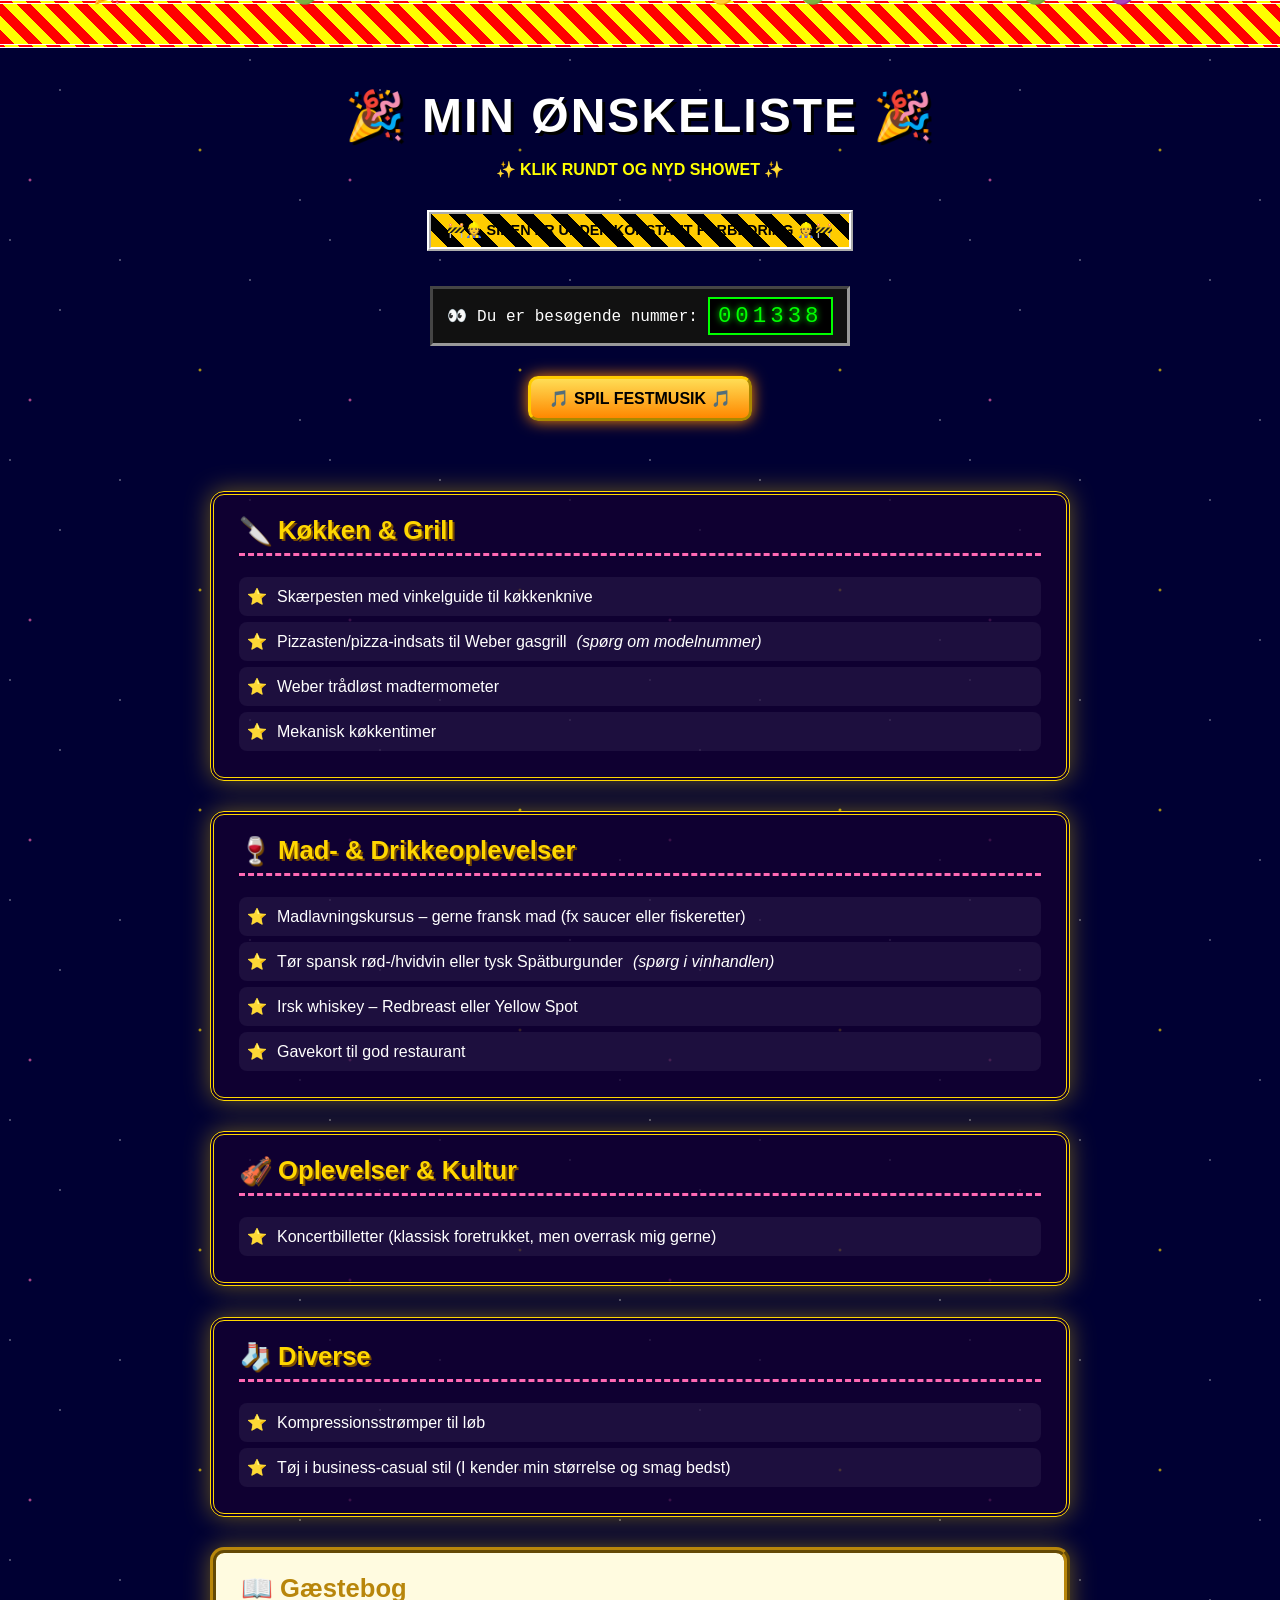
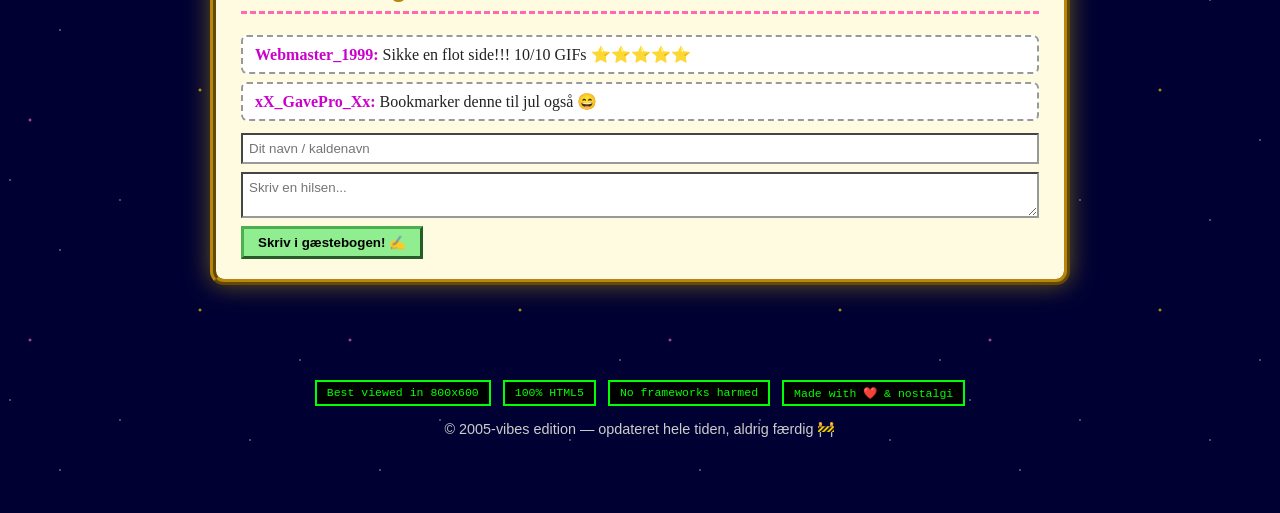
==== index.html @ 9391b1fe "Tilføj ønskeliste-website" ====
<!DOCTYPE html>
<html lang="da">
<head>
<meta charset="UTF-8">
<meta name="viewport" content="width=device-width, initial-scale=1.0">
<title>~*~ MIN SUPER FEDE FØDSELSDAGS-ØNSKELISTE ~*~</title>
<style>
  * { box-sizing: border-box; }

  html, body {
    margin: 0;
    padding: 0;
    min-height: 100%;
    background-color: #000033;
    background-image:
      radial-gradient(1px 1px at 10px 20px, #fff, transparent),
      radial-gradient(1px 1px at 60px 90px, #fff, transparent),
      radial-gradient(1px 1px at 120px 40px, #fff, transparent),
      radial-gradient(2px 2px at 200px 150px, #ffd700, transparent),
      radial-gradient(1px 1px at 250px 60px, #fff, transparent),
      radial-gradient(1px 1px at 300px 200px, #fff, transparent),
      radial-gradient(2px 2px at 30px 180px, #ff69b4, transparent);
    background-repeat: repeat;
    background-size: 320px 220px;
    animation: scrollstars 40s linear infinite;
    font-family: "Comic Sans MS", "Papyrus", cursive, sans-serif;
    color: #ffffff;
    overflow-x: hidden;
    cursor: url('data:image/svg+xml;utf8,<svg xmlns="http://www.w3.org/2000/svg" width="24" height="24"><text y="18" font-size="18">✨</text></svg>') 12 12, auto;
  }

  @keyframes scrollstars {
    from { background-position: 0 0; }
    to { background-position: -320px 220px; }
  }

  a { color: #00ffff; }

  /* ===== MARQUEE ===== */
  .marquee-wrap {
    background: repeating-linear-gradient(45deg, #ff0000, #ff0000 10px, #ffff00 10px, #ffff00 20px);
    padding: 6px 0;
    border-top: 4px double #fff;
    border-bottom: 4px double #fff;
  }
  .marquee-track {
    display: inline-block;
    white-space: nowrap;
    padding-left: 100%;
    animation: marquee 18s linear infinite;
    font-weight: bold;
    font-size: 1.3em;
    color: #000033;
    text-shadow: 1px 1px 0 #fff;
  }
  @keyframes marquee {
    0% { transform: translateX(0); }
    100% { transform: translateX(-100%); }
  }

  /* ===== HEADER ===== */
  header {
    text-align: center;
    padding: 30px 10px 10px;
    position: relative;
    z-index: 2;
  }

  h1.rainbow {
    font-size: 3em;
    margin: 10px 0;
    animation: rainbow 3s linear infinite, wiggle 1.2s ease-in-out infinite;
    text-shadow: 3px 3px 0 #000;
    letter-spacing: 2px;
  }

  @keyframes rainbow {
    0%   { color: #ff0000; }
    16%  { color: #ff9900; }
    33%  { color: #ffff00; }
    50%  { color: #33ff00; }
    66%  { color: #0099ff; }
    83%  { color: #cc00ff; }
    100% { color: #ff0000; }
  }

  @keyframes wiggle {
    0%, 100% { transform: rotate(-2deg) scale(1); }
    50% { transform: rotate(2deg) scale(1.03); }
  }

  .blink {
    animation: blink 1s step-start infinite;
    color: #ffff00;
    font-weight: bold;
  }
  @keyframes blink {
    50% { opacity: 0; }
  }

  .construction-banner {
    display: inline-block;
    background: repeating-linear-gradient(45deg, #ffcc00, #ffcc00 12px, #000 12px, #000 24px);
    color: #000;
    font-weight: bold;
    padding: 8px 16px;
    margin: 15px auto;
    border: 4px ridge #fff;
    font-size: 0.9em;
    animation: shake 0.4s infinite;
  }
  @keyframes shake {
    0%, 100% { transform: translateX(0) rotate(0deg); }
    25% { transform: translateX(-2px) rotate(-1deg); }
    75% { transform: translateX(2px) rotate(1deg); }
  }
  .construction-banner .icon {
    display: inline-block;
    animation: dig 0.6s infinite alternate;
  }
  @keyframes dig {
    from { transform: rotate(-15deg); }
    to { transform: rotate(15deg); }
  }

  /* ===== VISITOR COUNTER ===== */
  .counter-box {
    display: inline-flex;
    align-items: center;
    gap: 10px;
    margin: 20px auto;
    background: #111;
    border: 3px inset #999;
    padding: 8px 14px;
    font-family: "Courier New", monospace;
  }
  .counter-digits {
    background: #000;
    color: #0f0;
    padding: 4px 8px;
    letter-spacing: 4px;
    font-size: 1.4em;
    border: 2px solid #0f0;
    text-shadow: 0 0 6px #0f0;
  }

  /* ===== MUSIC BUTTON ===== */
  .music-btn {
    font-family: inherit;
    font-size: 1em;
    padding: 10px 18px;
    margin: 10px;
    background: linear-gradient(#ffdd55, #ff8800);
    border: 3px outset #ffcc00;
    border-radius: 10px;
    cursor: pointer;
    font-weight: bold;
    box-shadow: 0 0 15px #ff8800;
    animation: pulseglow 1.5s ease-in-out infinite;
  }
  .music-btn:active { border-style: inset; }
  @keyframes pulseglow {
    0%, 100% { box-shadow: 0 0 8px #ff8800; }
    50% { box-shadow: 0 0 22px #ffdd00; }
  }

  /* ===== SECTIONS / CATEGORIES ===== */
  main {
    position: relative;
    z-index: 2;
    max-width: 900px;
    margin: 0 auto;
    padding: 20px;
  }

  .category {
    background: rgba(20, 0, 50, 0.75);
    border: 4px double #ffd700;
    border-radius: 14px;
    margin: 30px 0;
    padding: 20px 25px;
    box-shadow: 0 0 25px rgba(255, 215, 0, 0.4);
    opacity: 0;
    transform: translateY(40px) rotate(-1deg);
    animation: flyin 0.9s forwards;
  }
  .category:nth-of-type(1) { animation-delay: 0.1s; }
  .category:nth-of-type(2) { animation-delay: 0.4s; }
  .category:nth-of-type(3) { animation-delay: 0.7s; }
  .category:nth-of-type(4) { animation-delay: 1.0s; }

  @keyframes flyin {
    to { opacity: 1; transform: translateY(0) rotate(0deg); }
  }

  .category h2 {
    margin-top: 0;
    font-size: 1.6em;
    color: #ffd700;
    text-shadow: 2px 2px 0 #7a4b00;
    border-bottom: 3px dashed #ff69b4;
    padding-bottom: 8px;
  }

  .category ul {
    list-style: none;
    padding: 0;
    margin: 0;
  }

  .category li {
    padding: 10px 8px;
    margin: 6px 0;
    border-radius: 8px;
    background: rgba(255,255,255,0.06);
    transition: transform 0.2s, background 0.2s;
    display: flex;
    align-items: center;
    gap: 10px;
  }

  .category li:hover {
    transform: scale(1.03) rotate(-0.5deg);
    background: rgba(255,215,0,0.25);
  }

  .category li .star {
    animation: spin 3s linear infinite;
    display: inline-block;
  }
  @keyframes spin {
    from { transform: rotate(0deg); }
    to { transform: rotate(360deg); }
  }

  /* ===== GUESTBOOK ===== */
  .guestbook {
    background: #fffbe0;
    color: #222;
    border: 6px ridge #b8860b;
  }
  .guestbook h2 { color: #b8860b; text-shadow: none; }
  .gb-entry {
    background: #fff;
    border: 2px dashed #999;
    padding: 8px 12px;
    margin: 8px 0;
    font-family: "Comic Sans MS", cursive;
    border-radius: 6px;
  }
  .gb-entry b { color: #cc00cc; }
  .gb-form { display: flex; flex-direction: column; gap: 8px; margin-top: 12px; }
  .gb-form input, .gb-form textarea {
    font-family: inherit;
    padding: 6px;
    border: 2px inset #999;
  }
  .gb-form button {
    align-self: flex-start;
    padding: 6px 14px;
    background: #90ee90;
    border: 3px outset #4caf50;
    cursor: pointer;
    font-weight: bold;
  }

  footer {
    text-align: center;
    padding: 30px 10px 60px;
    position: relative;
    z-index: 2;
    font-size: 0.9em;
    color: #ccc;
  }

  .badge-row {
    display: flex;
    justify-content: center;
    gap: 12px;
    flex-wrap: wrap;
    margin: 15px 0;
  }
  .badge-row span {
    background: #000;
    color: #0f0;
    border: 2px solid #0f0;
    padding: 4px 10px;
    font-family: "Courier New", monospace;
    font-size: 0.8em;
  }

  /* ===== FLYING EMOJI PARTY OVERLAY ===== */
  #party-layer {
    position: fixed;
    inset: 0;
    pointer-events: none;
    overflow: hidden;
    z-index: 1;
  }
  .confetto {
    position: absolute;
    top: -20px;
    font-size: 22px;
    animation-name: fall;
    animation-timing-function: linear;
    animation-iteration-count: infinite;
  }
  @keyframes fall {
    from { transform: translateY(-10vh) rotate(0deg); }
    to { transform: translateY(110vh) rotate(720deg); }
  }
  .balloon {
    position: absolute;
    bottom: -60px;
    font-size: 40px;
    animation-name: rise;
    animation-timing-function: ease-in;
    animation-iteration-count: infinite;
  }
  @keyframes rise {
    0% { transform: translateY(0) translateX(0); }
    50% { transform: translateY(-60vh) translateX(20px); }
    100% { transform: translateY(-120vh) translateX(-20px); }
  }
  .rocket {
    position: absolute;
    bottom: -60px;
    font-size: 34px;
    animation-name: launch;
    animation-timing-function: cubic-bezier(0.3,0,0.7,1);
    animation-iteration-count: infinite;
  }
  @keyframes launch {
    0% { transform: translateY(0) rotate(-45deg); opacity: 1; }
    70% { transform: translateY(-130vh) rotate(-45deg); opacity: 1; }
    100% { transform: translateY(-135vh) rotate(-45deg); opacity: 0; }
  }
  .boom {
    position: absolute;
    font-size: 60px;
    animation: boomfx 0.8s ease-out forwards;
    pointer-events: none;
  }
  @keyframes boomfx {
    0% { transform: scale(0.2); opacity: 1; }
    100% { transform: scale(2.2); opacity: 0; }
  }

  .sparkle {
    position: fixed;
    pointer-events: none;
    font-size: 16px;
    animation: sparklefade 0.7s ease-out forwards;
    z-index: 999;
  }
  @keyframes sparklefade {
    0% { transform: translate(0,0) scale(1); opacity: 1; }
    100% { transform: translate(0,-20px) scale(0.3); opacity: 0; }
  }

  @media (max-width: 600px) {
    h1.rainbow { font-size: 2em; }
  }
</style>
</head>
<body>

<div id="party-layer"></div>

<div class="marquee-wrap">
  <div class="marquee-track">
    ★彡 VELKOMMEN TIL MIN SUPER MEGA FEDE FØDSELSDAGS-ØNSKELISTE!!! 彡★ &nbsp;&nbsp;
    Tak fordi du kigger forbi!!! Husk at skrive i gæstebogen!!! &nbsp;&nbsp;
    ★彡 BEDST VIST I 800x600 &nbsp; MED NETSCAPE NAVIGATOR 彡★ &nbsp;&nbsp;
  </div>
</div>

<header>
  <h1 class="rainbow">🎉 MIN ØNSKELISTE 🎉</h1>
  <p class="blink">✨ KLIK RUNDT OG NYD SHOWET ✨</p>

  <div class="construction-banner">
    <span class="icon">🚧👷</span> SIDEN ER UNDER KONSTANT FORBEDRING <span class="icon">👷🚧</span>
  </div>

  <br>
  <div class="counter-box">
    👀 Du er besøgende nummer:
    <span class="counter-digits" id="visitorCount">000000</span>
  </div>

  <br>
  <button class="music-btn" id="musicBtn">🎵 SPIL FESTMUSIK 🎵</button>
</header>

<main>

  <section class="category">
    <h2>🔪 Køkken &amp; Grill</h2>
    <ul>
      <li><span class="star">⭐</span> Skærpesten med vinkelguide til køkkenknive</li>
      <li><span class="star">⭐</span> Pizzasten/pizza-indsats til Weber gasgrill <em>(spørg om modelnummer)</em></li>
      <li><span class="star">⭐</span> Weber trådløst madtermometer</li>
      <li><span class="star">⭐</span> Mekanisk køkkentimer</li>
    </ul>
  </section>

  <section class="category">
    <h2>🍷 Mad- &amp; Drikkeoplevelser</h2>
    <ul>
      <li><span class="star">⭐</span> Madlavningskursus – gerne fransk mad (fx saucer eller fiskeretter)</li>
      <li><span class="star">⭐</span> Tør spansk rød-/hvidvin eller tysk Spätburgunder <em>(spørg i vinhandlen)</em></li>
      <li><span class="star">⭐</span> Irsk whiskey – Redbreast eller Yellow Spot</li>
      <li><span class="star">⭐</span> Gavekort til god restaurant</li>
    </ul>
  </section>

  <section class="category">
    <h2>🎻 Oplevelser &amp; Kultur</h2>
    <ul>
      <li><span class="star">⭐</span> Koncertbilletter (klassisk foretrukket, men overrask mig gerne)</li>
    </ul>
  </section>

  <section class="category">
    <h2>🧦 Diverse</h2>
    <ul>
      <li><span class="star">⭐</span> Kompressionsstrømper til løb</li>
      <li><span class="star">⭐</span> Tøj i business-casual stil (I kender min størrelse og smag bedst)</li>
    </ul>
  </section>

  <section class="category guestbook">
    <h2>📖 Gæstebog</h2>
    <div id="gbEntries">
      <div class="gb-entry"><b>Webmaster_1999:</b> Sikke en flot side!!! 10/10 GIFs ⭐⭐⭐⭐⭐</div>
      <div class="gb-entry"><b>xX_GavePro_Xx:</b> Bookmarker denne til jul også 😄</div>
    </div>
    <div class="gb-form">
      <input type="text" id="gbName" placeholder="Dit navn / kaldenavn">
      <textarea id="gbMsg" rows="2" placeholder="Skriv en hilsen..."></textarea>
      <button id="gbSubmit">Skriv i gæstebogen! ✍️</button>
    </div>
  </section>

</main>

<footer>
  <div class="badge-row">
    <span>Best viewed in 800x600</span>
    <span>100% HTML5</span>
    <span>No frameworks harmed</span>
    <span>Made with ❤️ &amp; nostalgi</span>
  </div>
  <p>&copy; 2005-vibes edition — opdateret hele tiden, aldrig færdig 🚧</p>
</footer>

<script>
  // ===== VISITOR COUNTER =====
  (function () {
    var key = "wishlist_visitor_count";
    var count = parseInt(localStorage.getItem(key) || "1337", 10) + 1;
    localStorage.setItem(key, count);
    document.getElementById("visitorCount").textContent =
      String(count).padStart(6, "0");
  })();

  // ===== PARTY LAYER: confetti, balloons, rockets =====
  var partyLayer = document.getElementById("party-layer");
  var confettiEmojis = ["🎉", "🎊", "✨", "🟡", "🟣", "🟢", "🔴"];
  var balloonEmojis = ["🎈", "🎈", "🎈"];
  var rocketEmoji = "🚀";

  function spawnConfetti() {
    var el = document.createElement("div");
    el.className = "confetto";
    el.textContent = confettiEmojis[Math.floor(Math.random() * confettiEmojis.length)];
    el.style.left = Math.random() * 100 + "vw";
    var dur = 4 + Math.random() * 4;
    el.style.animationDuration = dur + "s";
    partyLayer.appendChild(el);
    setTimeout(function () { el.remove(); }, dur * 1000);
  }

  function spawnBalloon() {
    var el = document.createElement("div");
    el.className = "balloon";
    el.textContent = balloonEmojis[Math.floor(Math.random() * balloonEmojis.length)];
    el.style.left = Math.random() * 100 + "vw";
    var dur = 8 + Math.random() * 4;
    el.style.animationDuration = dur + "s";
    partyLayer.appendChild(el);
    setTimeout(function () { el.remove(); }, dur * 1000);
  }

  function spawnRocket() {
    var el = document.createElement("div");
    el.className = "rocket";
    el.textContent = rocketEmoji;
    var leftPos = 10 + Math.random() * 80;
    el.style.left = leftPos + "vw";
    var dur = 2.2 + Math.random() * 0.6;
    el.style.animationDuration = dur + "s";
    partyLayer.appendChild(el);

    setTimeout(function () {
      var boom = document.createElement("div");
      boom.className = "boom";
      boom.textContent = "💥";
      boom.style.left = leftPos + "vw";
      boom.style.top = "5vh";
      partyLayer.appendChild(boom);
      setTimeout(function () { boom.remove(); }, 800);
      el.remove();
    }, dur * 1000);
  }

  setInterval(spawnConfetti, 350);
  setInterval(spawnBalloon, 1600);
  setInterval(spawnRocket, 4000);

  // ===== SPARKLE CURSOR TRAIL =====
  var sparkleChars = ["✨", "⭐", "💫", "🌟"];
  document.addEventListener("mousemove", function (e) {
    if (Math.random() > 0.6) return; // throttle a bit
    var s = document.createElement("div");
    s.className = "sparkle";
    s.textContent = sparkleChars[Math.floor(Math.random() * sparkleChars.length)];
    s.style.left = e.clientX + "px";
    s.style.top = e.clientY + "px";
    document.body.appendChild(s);
    setTimeout(function () { s.remove(); }, 700);
  });

  // ===== GUESTBOOK =====
  document.getElementById("gbSubmit").addEventListener("click", function () {
    var name = document.getElementById("gbName").value.trim() || "Anonym Gæst";
    var msg = document.getElementById("gbMsg").value.trim();
    if (!msg) return;
    var entry = document.createElement("div");
    entry.className = "gb-entry";
    entry.innerHTML = "<b>" + name.replace(/</g, "&lt;") + ":</b> " + msg.replace(/</g, "&lt;");
    document.getElementById("gbEntries").appendChild(entry);
    document.getElementById("gbMsg").value = "";
  });

  // ===== "FESTMUSIK" via Web Audio API (8-bit chiptune loop) =====
  (function () {
    var ctx = null;
    var playing = false;
    var timer = null;
    var btn = document.getElementById("musicBtn");

    // Simple cheerful chiptune melody (frequencies in Hz)
    var melody = [523, 659, 784, 659, 523, 659, 784, 1046, 784, 659, 523, 392, 523];
    var noteIndex = 0;

    function playNote(freq) {
      var osc = ctx.createOscillator();
      var gain = ctx.createGain();
      osc.type = "square";
      osc.frequency.value = freq;
      gain.gain.setValueAtTime(0.08, ctx.currentTime);
      gain.gain.exponentialRampToValueAtTime(0.001, ctx.currentTime + 0.25);
      osc.connect(gain).connect(ctx.destination);
      osc.start();
      osc.stop(ctx.currentTime + 0.25);
    }

    function tick() {
      playNote(melody[noteIndex % melody.length]);
      noteIndex++;
    }

    btn.addEventListener("click", function () {
      if (!ctx) ctx = new (window.AudioContext || window.webkitAudioContext)();
      if (!playing) {
        playing = true;
        btn.textContent = "🔇 STOP FESTMUSIK 🔇";
        timer = setInterval(tick, 220);
      } else {
        playing = false;
        btn.textContent = "🎵 SPIL FESTMUSIK 🎵";
        clearInterval(timer);
      }
    });
  })();
</script>

</body>
</html>
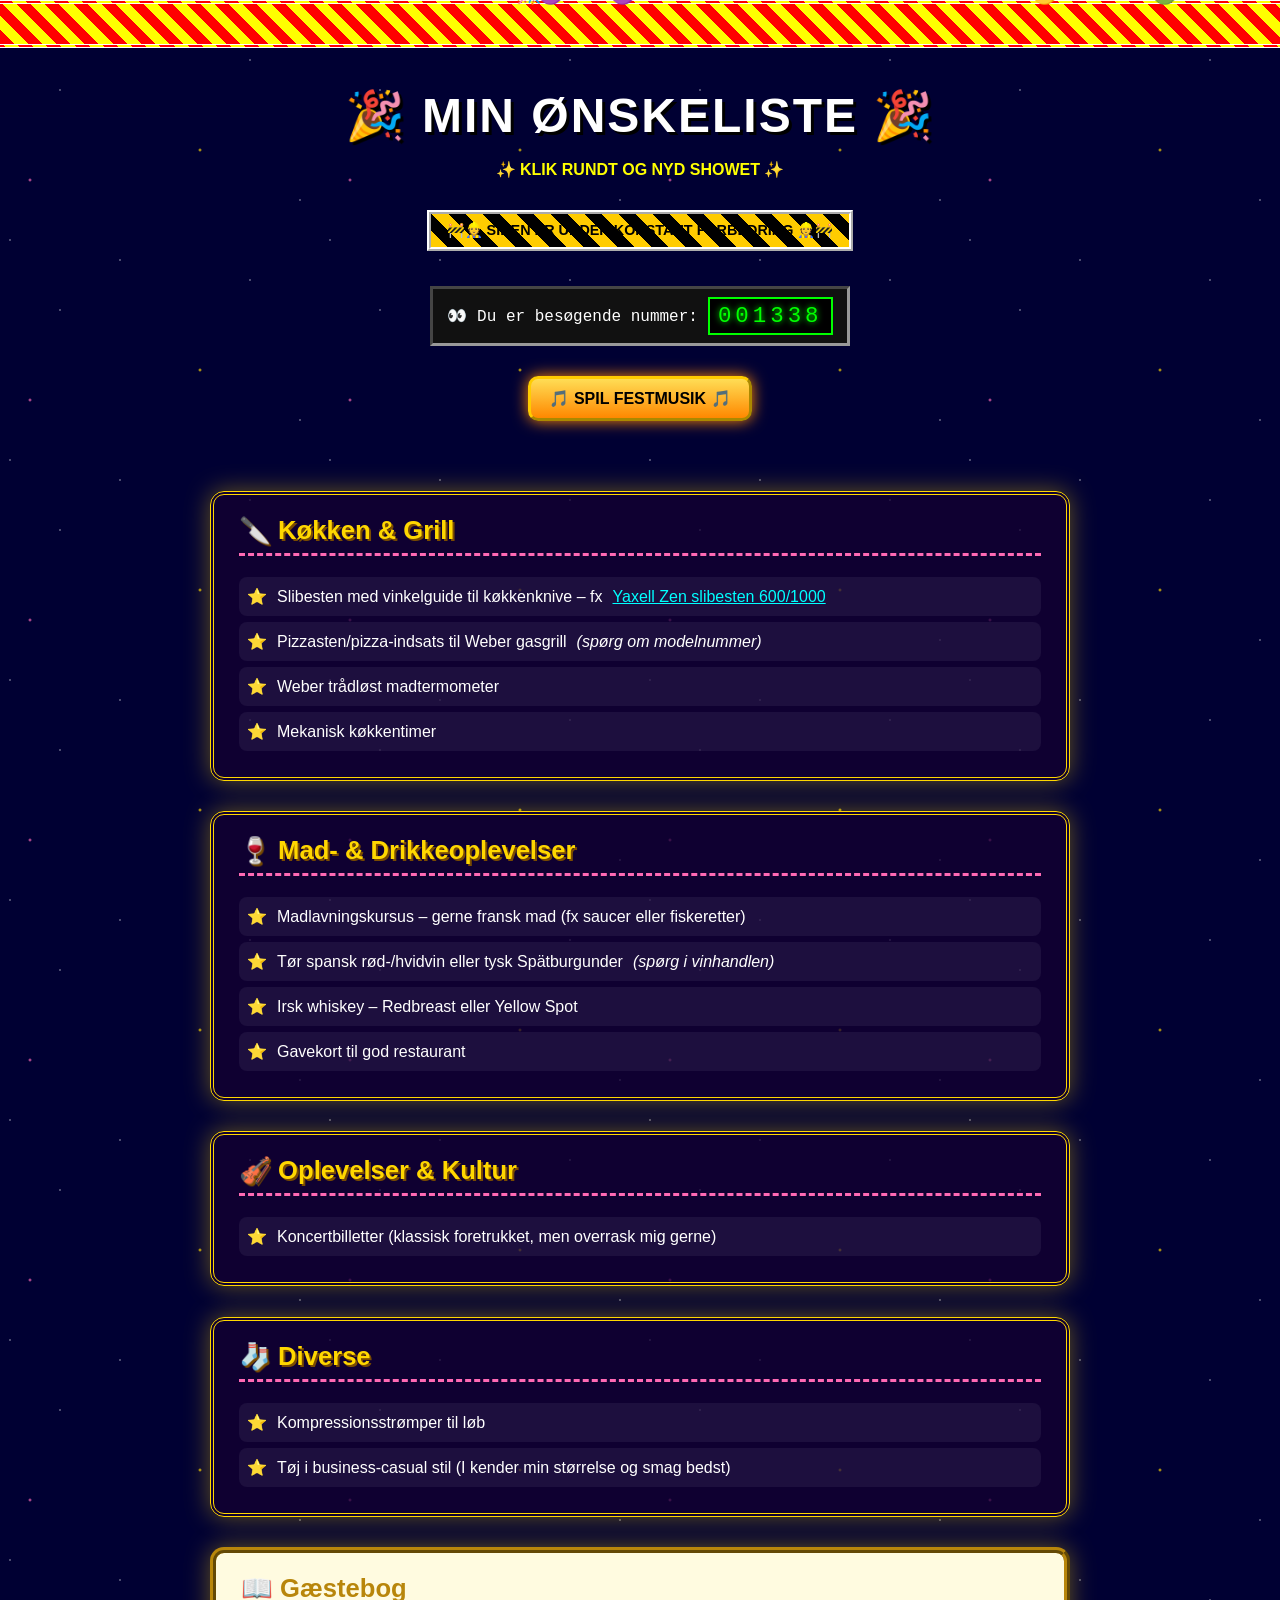
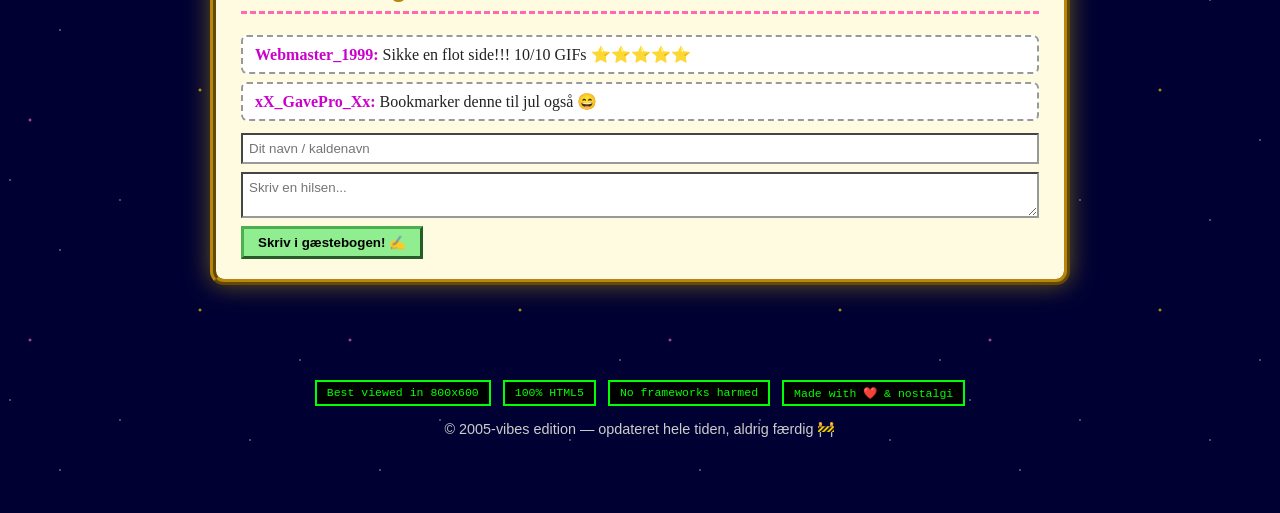
==== commit 268eaf54: "Ret 'Skærpesten' til 'Slibesten' og tilføj link til Yaxell Zen slibesten" ====
--- a/index.html
+++ b/index.html
@@ -398,7 +398,7 @@
   <section class="category">
     <h2>🔪 Køkken &amp; Grill</h2>
     <ul>
-      <li><span class="star">⭐</span> Skærpesten med vinkelguide til køkkenknive</li>
+      <li><span class="star">⭐</span> Slibesten med vinkelguide til køkkenknive – fx <a href="https://knivblokken.dk/produkter/yaxell-zen-slibesten-600-1000/" target="_blank" rel="noopener">Yaxell Zen slibesten 600/1000</a></li>
       <li><span class="star">⭐</span> Pizzasten/pizza-indsats til Weber gasgrill <em>(spørg om modelnummer)</em></li>
       <li><span class="star">⭐</span> Weber trådløst madtermometer</li>
       <li><span class="star">⭐</span> Mekanisk køkkentimer</li>
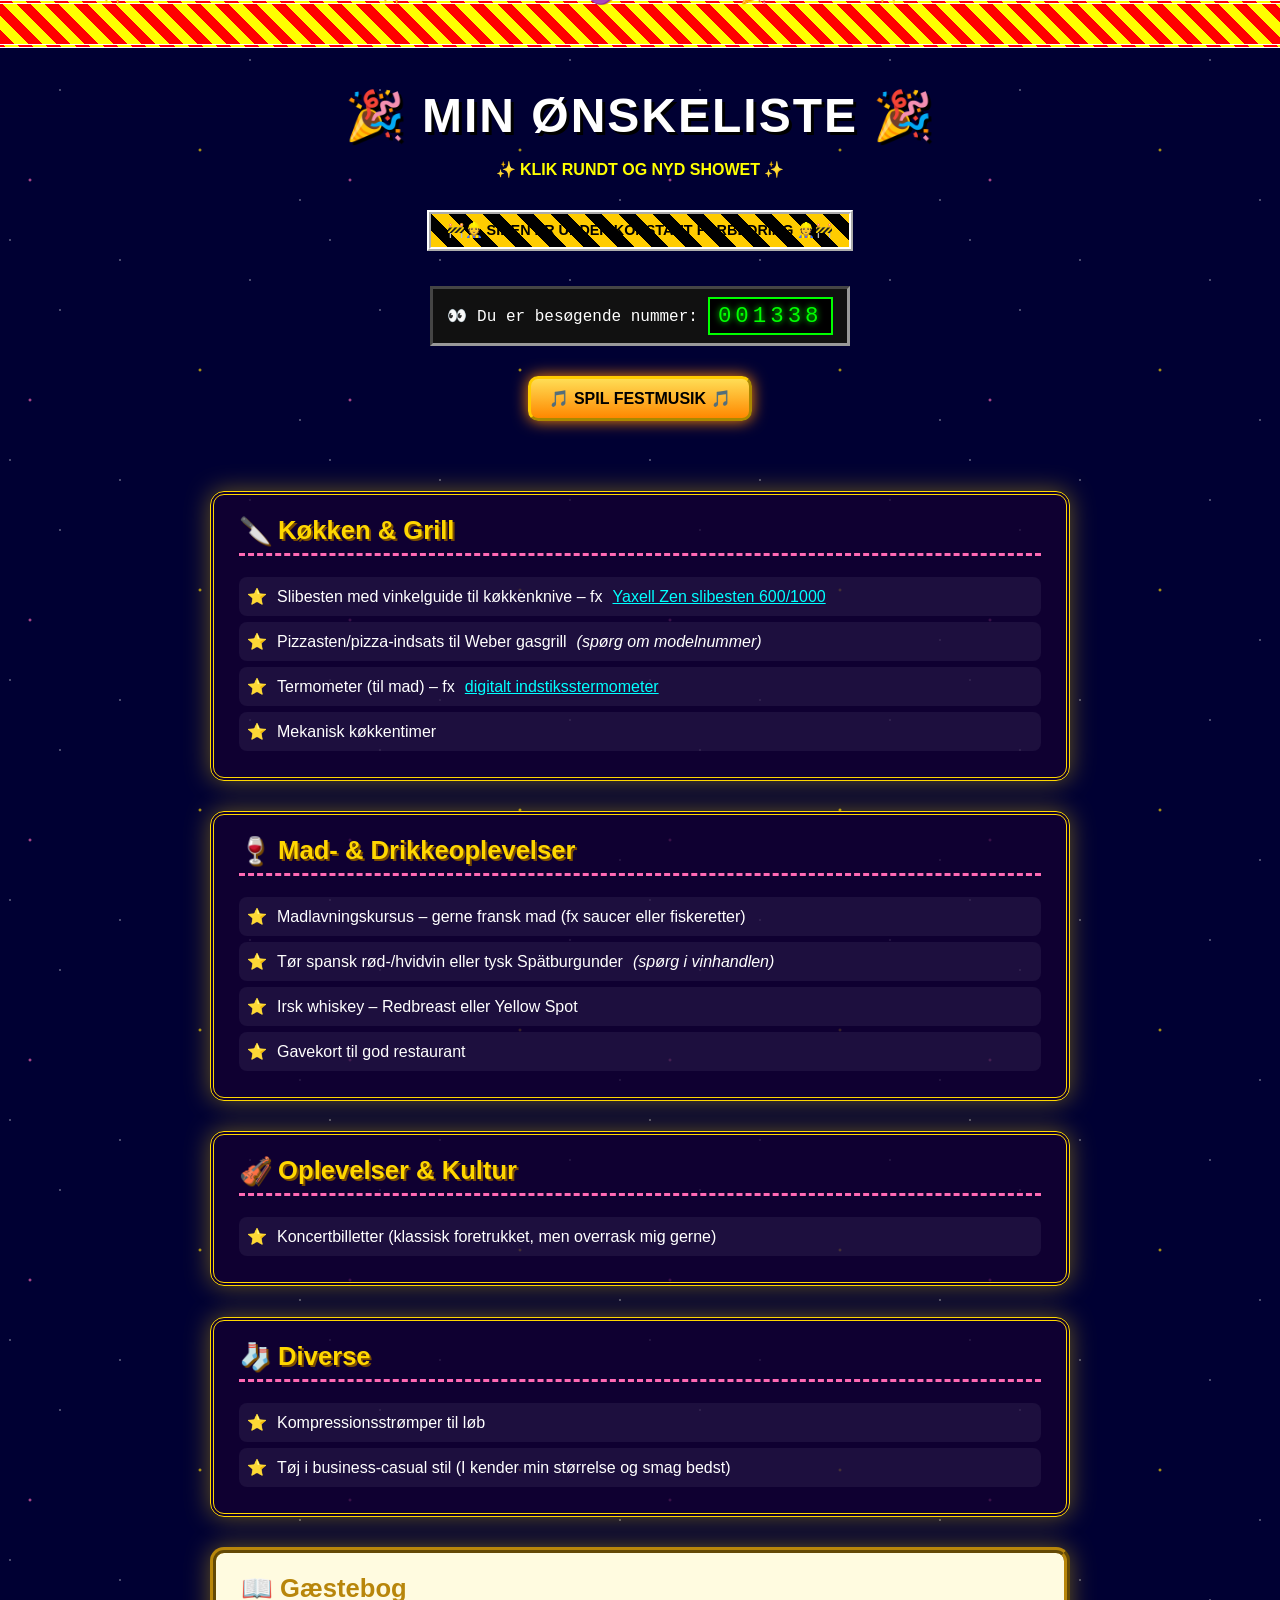
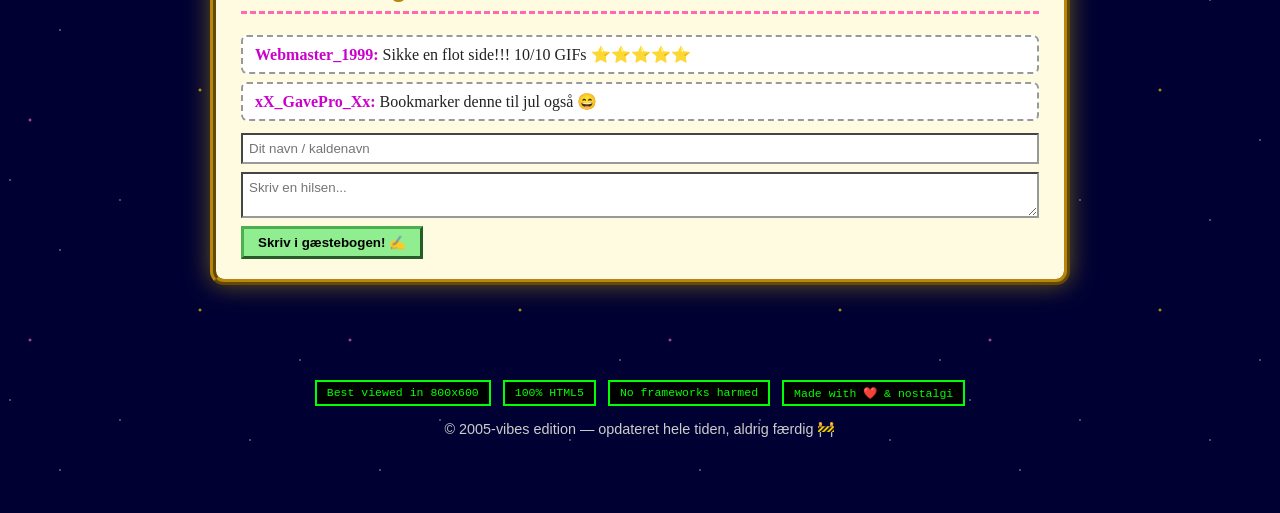
==== commit 7902caaa: "Ret Weber termometer til generelt madtermometer med link" ====
--- a/index.html
+++ b/index.html
@@ -400,7 +400,7 @@
     <ul>
       <li><span class="star">⭐</span> Slibesten med vinkelguide til køkkenknive – fx <a href="https://knivblokken.dk/produkter/yaxell-zen-slibesten-600-1000/" target="_blank" rel="noopener">Yaxell Zen slibesten 600/1000</a></li>
       <li><span class="star">⭐</span> Pizzasten/pizza-indsats til Weber gasgrill <em>(spørg om modelnummer)</em></li>
-      <li><span class="star">⭐</span> Weber trådløst madtermometer</li>
+      <li><span class="star">⭐</span> Termometer (til mad) – fx <a href="https://www.hwl.dk/termometre-og-minuture/termometer-indstik-digital--plus-300-gr" target="_blank" rel="noopener">digitalt indstiksstermometer</a></li>
       <li><span class="star">⭐</span> Mekanisk køkkentimer</li>
     </ul>
   </section>
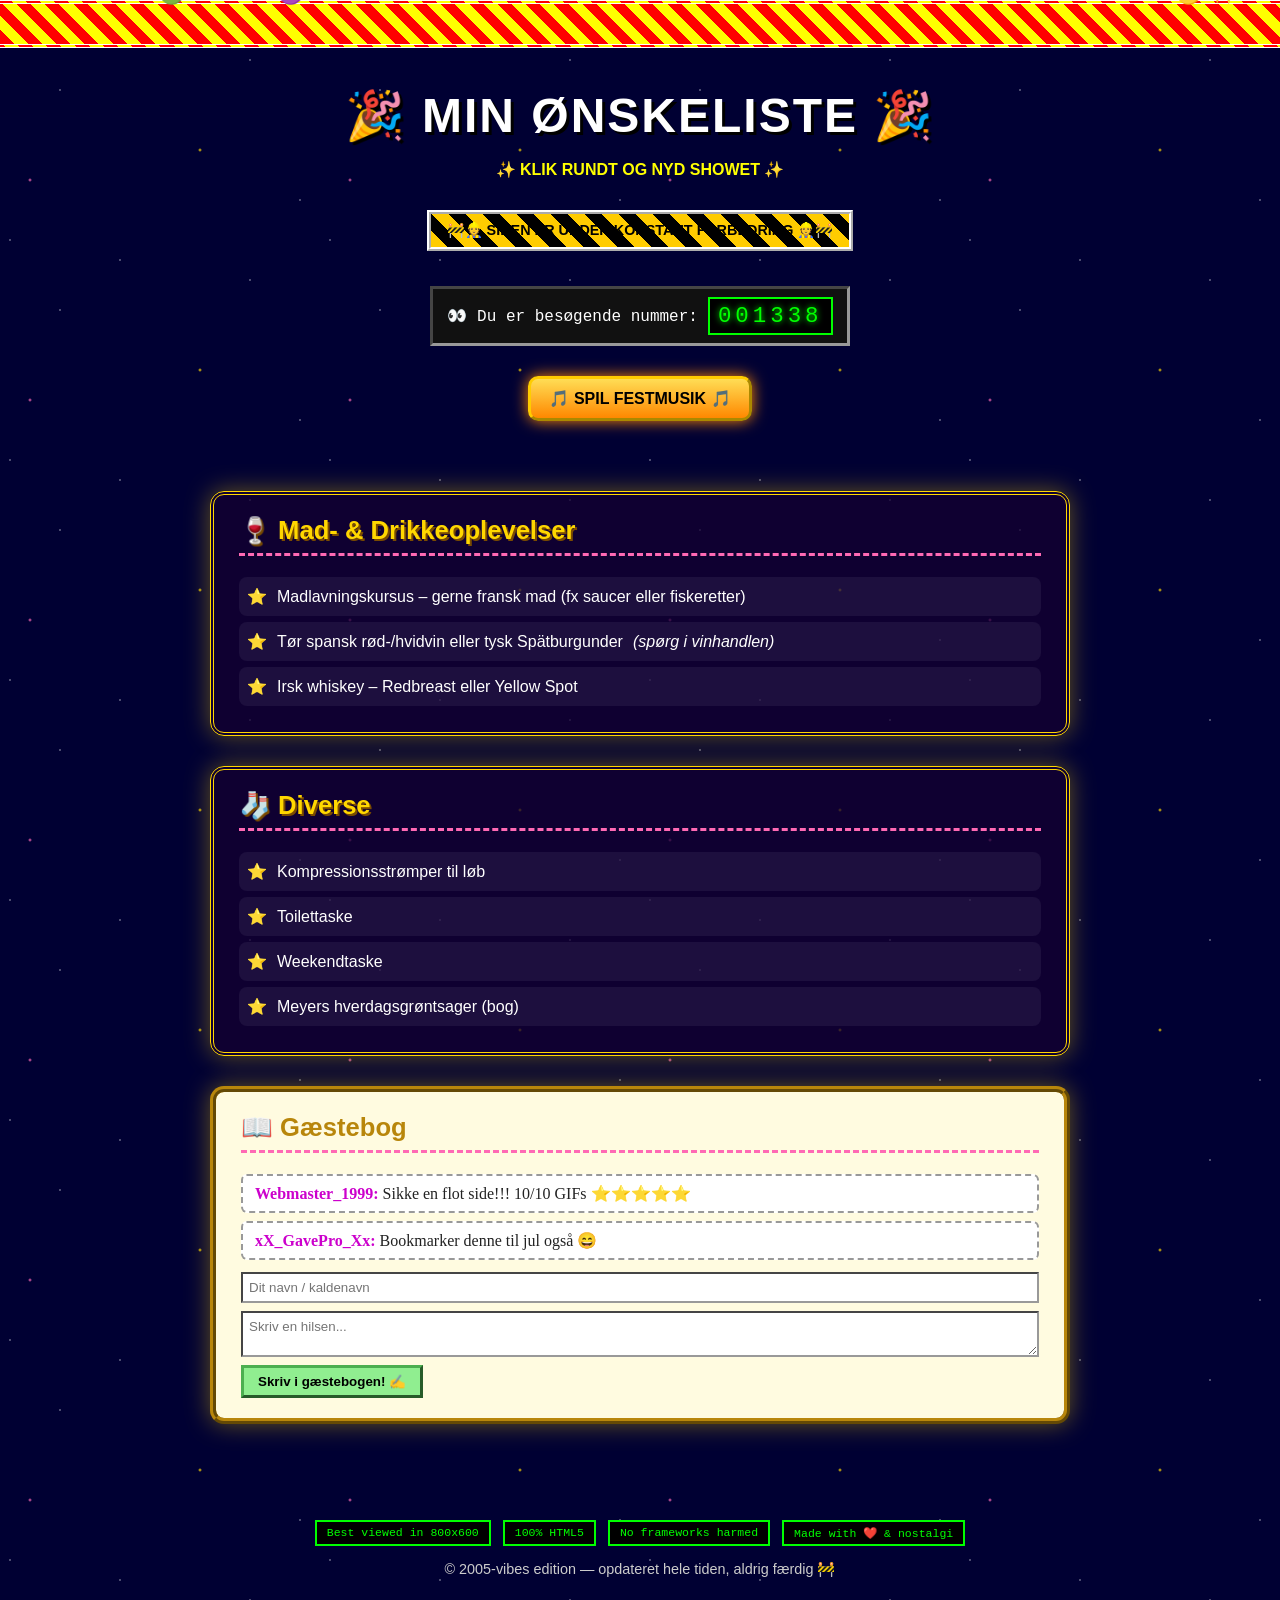
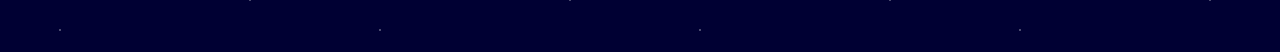
==== commit 816665c4: "Update index.html" ====
--- a/index.html
+++ b/index.html
@@ -396,37 +396,23 @@
 <main>
 
   <section class="category">
-    <h2>🔪 Køkken &amp; Grill</h2>
-    <ul>
-      <li><span class="star">⭐</span> Slibesten med vinkelguide til køkkenknive – fx <a href="https://knivblokken.dk/produkter/yaxell-zen-slibesten-600-1000/" target="_blank" rel="noopener">Yaxell Zen slibesten 600/1000</a></li>
-      <li><span class="star">⭐</span> Pizzasten/pizza-indsats til Weber gasgrill <em>(spørg om modelnummer)</em></li>
-      <li><span class="star">⭐</span> Termometer (til mad) – fx <a href="https://www.hwl.dk/termometre-og-minuture/termometer-indstik-digital--plus-300-gr" target="_blank" rel="noopener">digitalt indstiksstermometer</a></li>
-      <li><span class="star">⭐</span> Mekanisk køkkentimer</li>
-    </ul>
-  </section>
-
-  <section class="category">
     <h2>🍷 Mad- &amp; Drikkeoplevelser</h2>
     <ul>
       <li><span class="star">⭐</span> Madlavningskursus – gerne fransk mad (fx saucer eller fiskeretter)</li>
       <li><span class="star">⭐</span> Tør spansk rød-/hvidvin eller tysk Spätburgunder <em>(spørg i vinhandlen)</em></li>
       <li><span class="star">⭐</span> Irsk whiskey – Redbreast eller Yellow Spot</li>
-      <li><span class="star">⭐</span> Gavekort til god restaurant</li>
     </ul>
   </section>
 
-  <section class="category">
-    <h2>🎻 Oplevelser &amp; Kultur</h2>
-    <ul>
-      <li><span class="star">⭐</span> Koncertbilletter (klassisk foretrukket, men overrask mig gerne)</li>
-    </ul>
-  </section>
+  
 
   <section class="category">
     <h2>🧦 Diverse</h2>
     <ul>
       <li><span class="star">⭐</span> Kompressionsstrømper til løb</li>
-      <li><span class="star">⭐</span> Tøj i business-casual stil (I kender min størrelse og smag bedst)</li>
+      <li><span class="star">⭐</span> Toilettaske</li>
+      <li><span class="star">⭐</span> Weekendtaske</li>
+      <li><span class="star">⭐</span> Meyers hverdagsgrøntsager (bog)</li>
     </ul>
   </section>
 
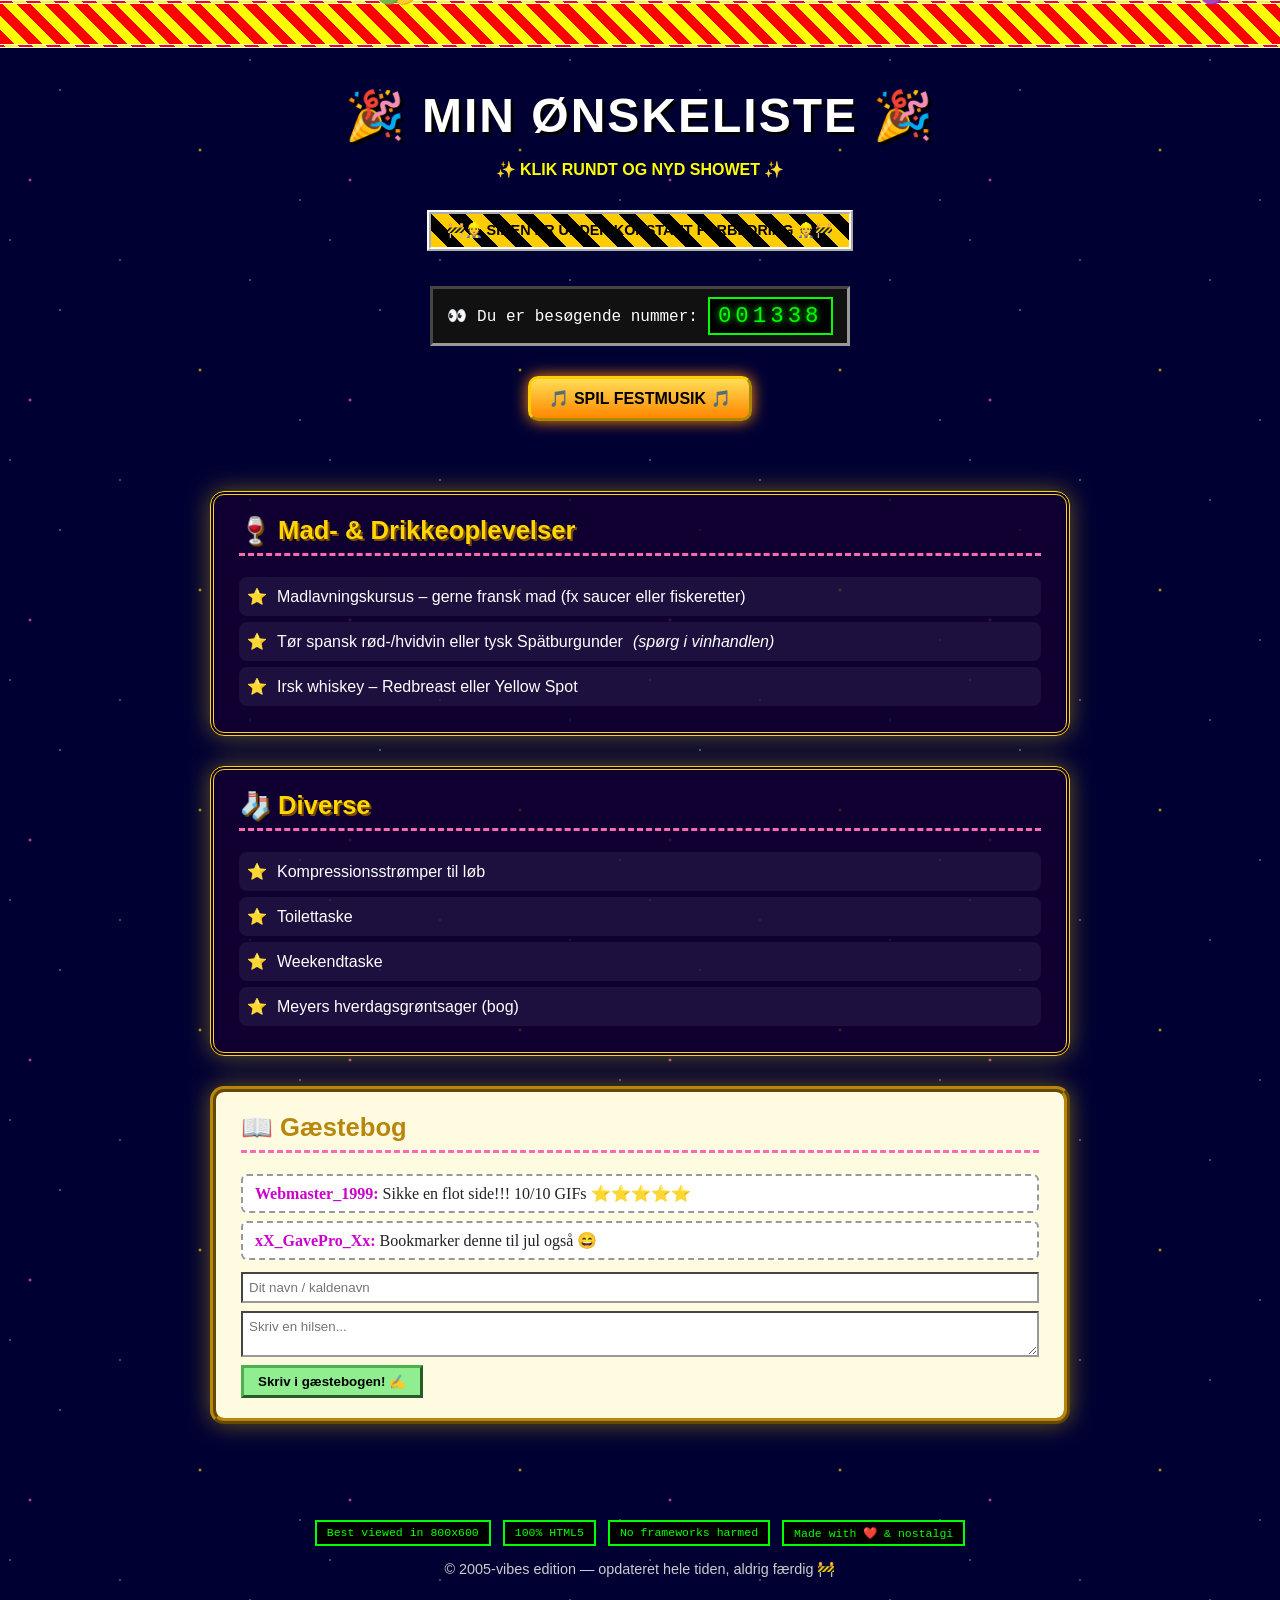
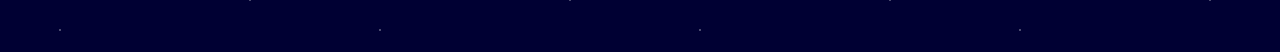
==== commit cf4a6b3a: "Update index.html" ====
--- a/index.html
+++ b/index.html
@@ -3,7 +3,7 @@
 <head>
 <meta charset="UTF-8">
 <meta name="viewport" content="width=device-width, initial-scale=1.0">
-<title>~*~ MIN SUPER FEDE FØDSELSDAGS-ØNSKELISTE ~*~</title>
+<title>~*~ MIN SUPER FEDE JULEØNSKELISTE ~*~</title>
 <style>
   * { box-sizing: border-box; }
 
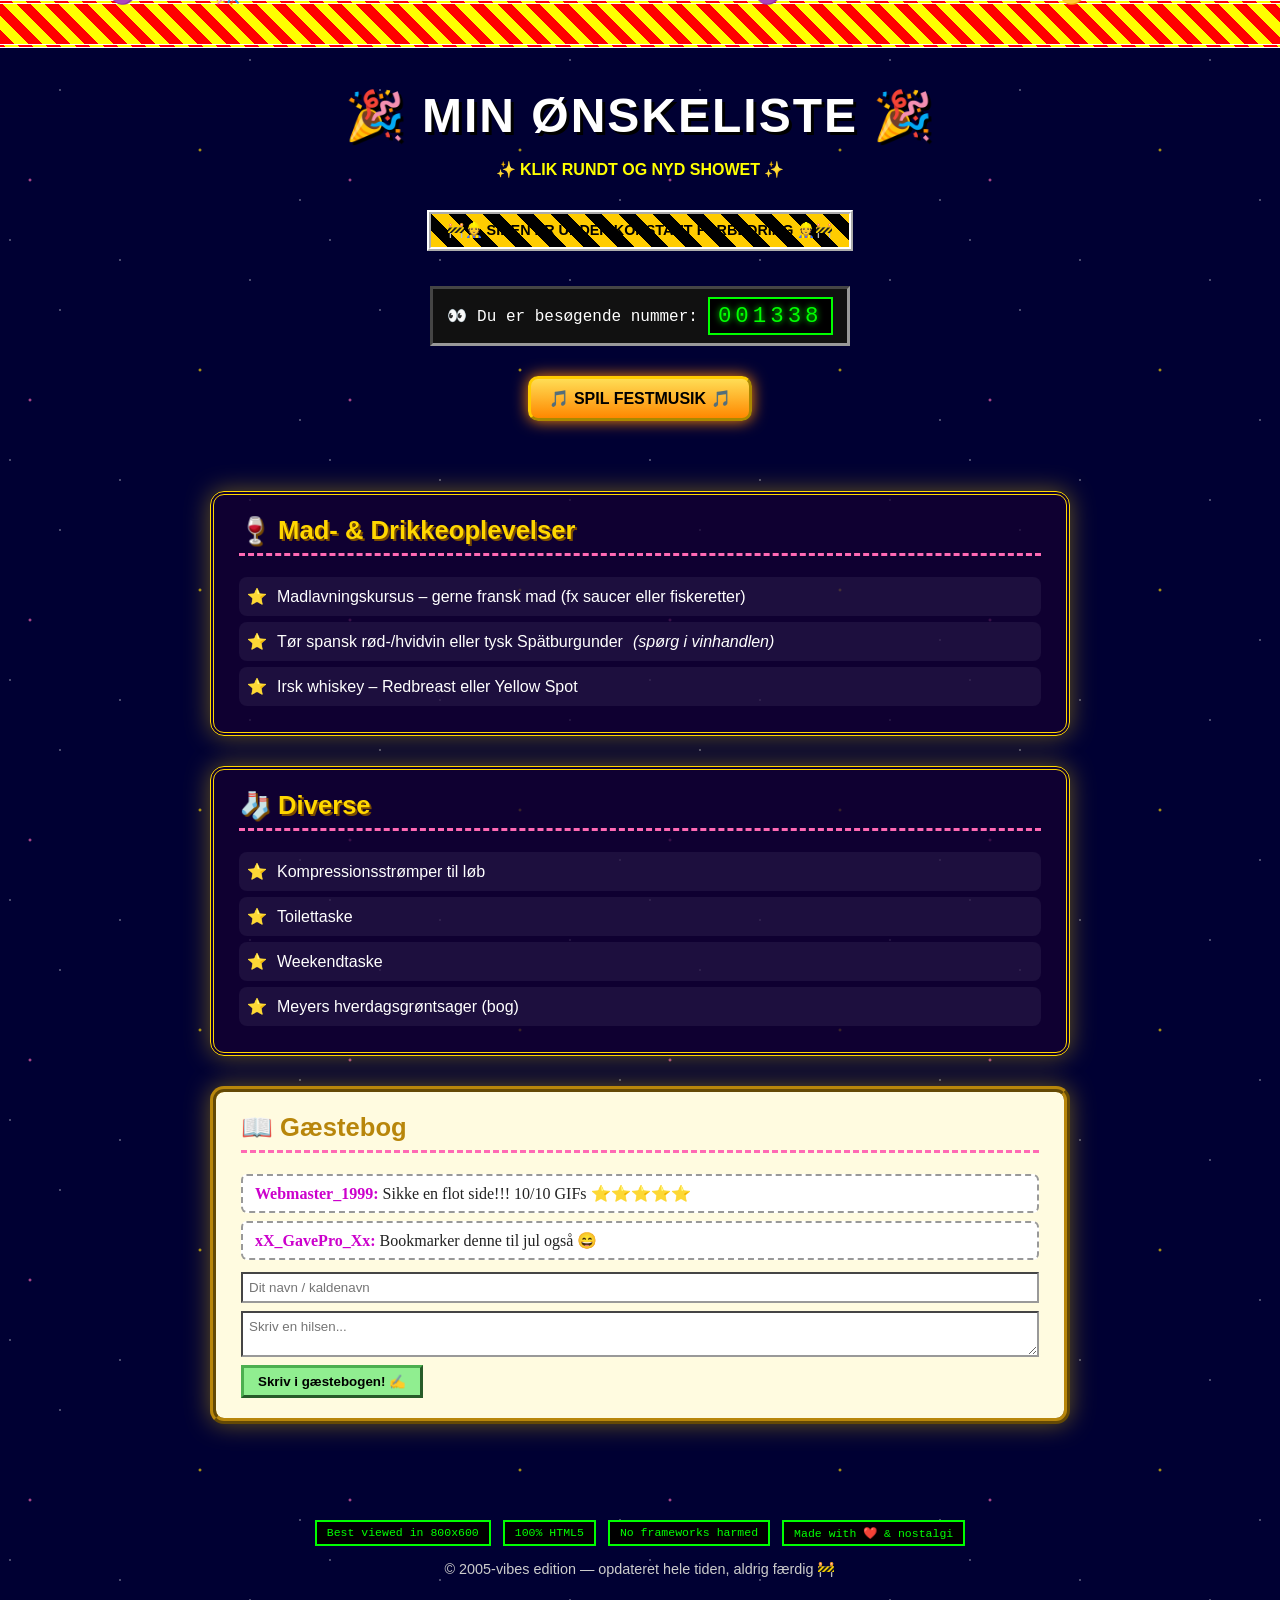
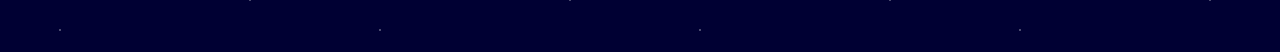
==== commit 1d73eb1b: "Update index.html" ====
--- a/index.html
+++ b/index.html
@@ -369,7 +369,7 @@
 
 <div class="marquee-wrap">
   <div class="marquee-track">
-    ★彡 VELKOMMEN TIL MIN SUPER MEGA FEDE FØDSELSDAGS-ØNSKELISTE!!! 彡★ &nbsp;&nbsp;
+    ★彡 VELKOMMEN TIL MIN SUPER MEGA FEDE JULE-ØNSKELISTE!!! 彡★ &nbsp;&nbsp;
     Tak fordi du kigger forbi!!! Husk at skrive i gæstebogen!!! &nbsp;&nbsp;
     ★彡 BEDST VIST I 800x600 &nbsp; MED NETSCAPE NAVIGATOR 彡★ &nbsp;&nbsp;
   </div>
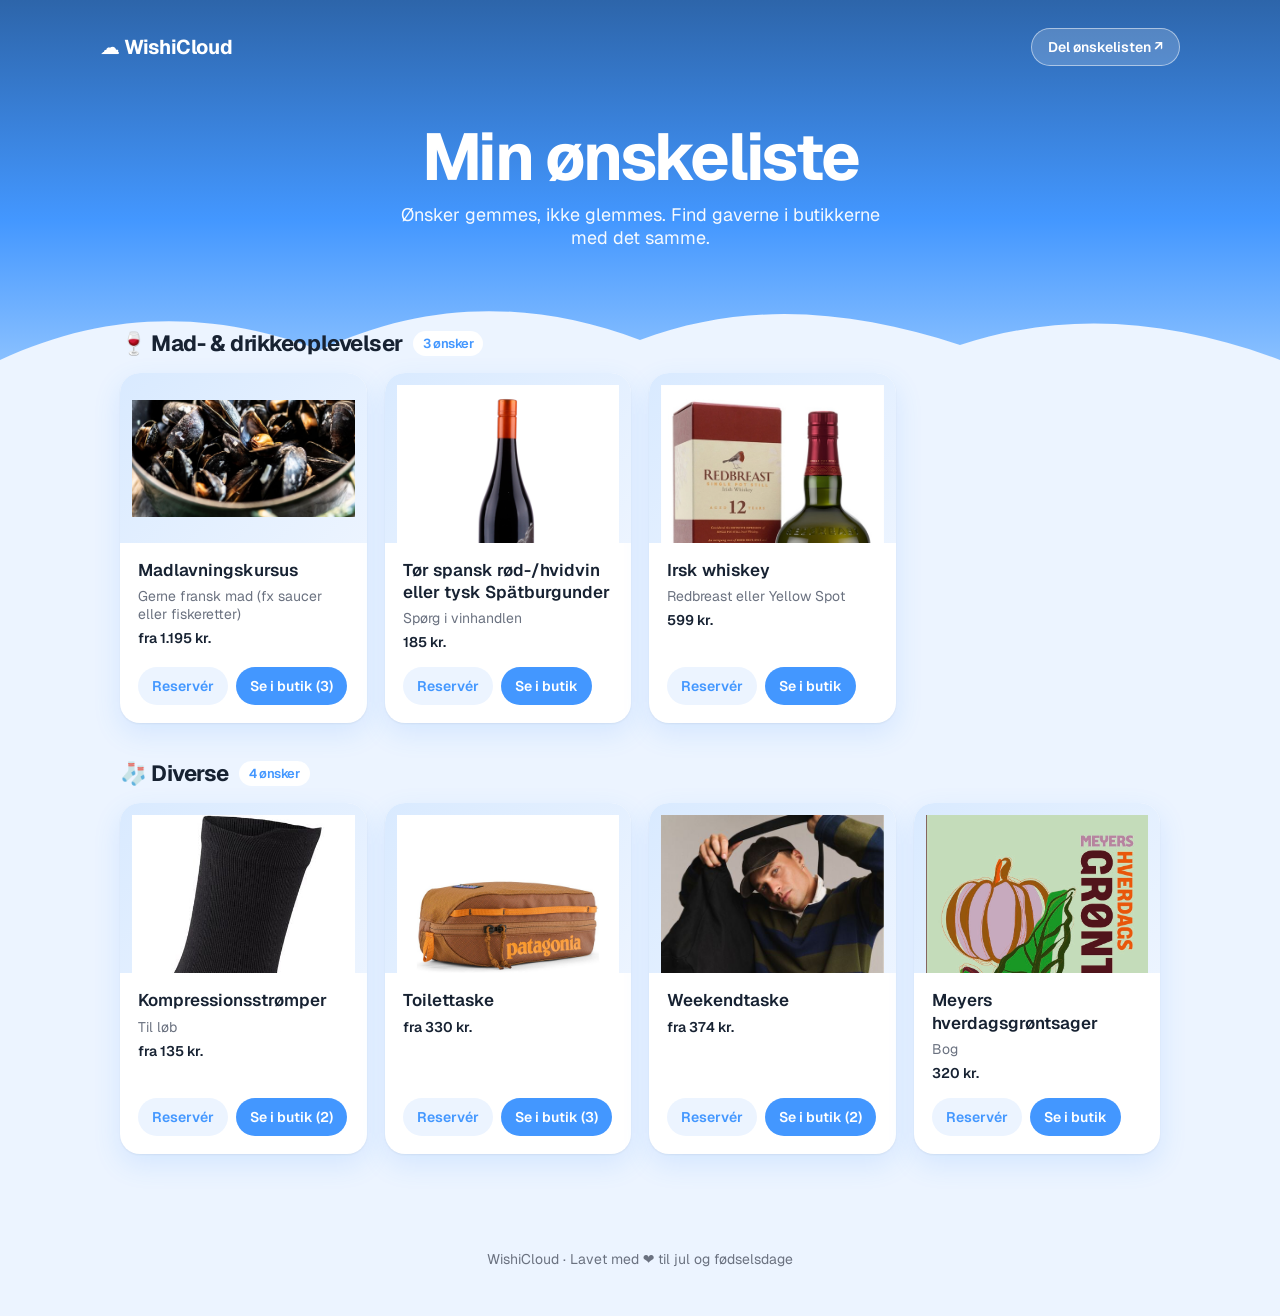
==== commit 47bd2d8c: "WishiCloud: new wishlist site with shop options, product images and fake reservation - Replace index" ====
--- a/index.html
+++ b/index.html
@@ -3,575 +3,40 @@
 <head>
 <meta charset="UTF-8">
 <meta name="viewport" content="width=device-width, initial-scale=1.0">
-<title>~*~ MIN SUPER FEDE JULEØNSKELISTE ~*~</title>
-<style>
-  * { box-sizing: border-box; }
-
-  html, body {
-    margin: 0;
-    padding: 0;
-    min-height: 100%;
-    background-color: #000033;
-    background-image:
-      radial-gradient(1px 1px at 10px 20px, #fff, transparent),
-      radial-gradient(1px 1px at 60px 90px, #fff, transparent),
-      radial-gradient(1px 1px at 120px 40px, #fff, transparent),
-      radial-gradient(2px 2px at 200px 150px, #ffd700, transparent),
-      radial-gradient(1px 1px at 250px 60px, #fff, transparent),
-      radial-gradient(1px 1px at 300px 200px, #fff, transparent),
-      radial-gradient(2px 2px at 30px 180px, #ff69b4, transparent);
-    background-repeat: repeat;
-    background-size: 320px 220px;
-    animation: scrollstars 40s linear infinite;
-    font-family: "Comic Sans MS", "Papyrus", cursive, sans-serif;
-    color: #ffffff;
-    overflow-x: hidden;
-    cursor: url('data:image/svg+xml;utf8,<svg xmlns="http://www.w3.org/2000/svg" width="24" height="24"><text y="18" font-size="18">✨</text></svg>') 12 12, auto;
-  }
-
-  @keyframes scrollstars {
-    from { background-position: 0 0; }
-    to { background-position: -320px 220px; }
-  }
-
-  a { color: #00ffff; }
-
-  /* ===== MARQUEE ===== */
-  .marquee-wrap {
-    background: repeating-linear-gradient(45deg, #ff0000, #ff0000 10px, #ffff00 10px, #ffff00 20px);
-    padding: 6px 0;
-    border-top: 4px double #fff;
-    border-bottom: 4px double #fff;
-  }
-  .marquee-track {
-    display: inline-block;
-    white-space: nowrap;
-    padding-left: 100%;
-    animation: marquee 18s linear infinite;
-    font-weight: bold;
-    font-size: 1.3em;
-    color: #000033;
-    text-shadow: 1px 1px 0 #fff;
-  }
-  @keyframes marquee {
-    0% { transform: translateX(0); }
-    100% { transform: translateX(-100%); }
-  }
-
-  /* ===== HEADER ===== */
-  header {
-    text-align: center;
-    padding: 30px 10px 10px;
-    position: relative;
-    z-index: 2;
-  }
-
-  h1.rainbow {
-    font-size: 3em;
-    margin: 10px 0;
-    animation: rainbow 3s linear infinite, wiggle 1.2s ease-in-out infinite;
-    text-shadow: 3px 3px 0 #000;
-    letter-spacing: 2px;
-  }
-
-  @keyframes rainbow {
-    0%   { color: #ff0000; }
-    16%  { color: #ff9900; }
-    33%  { color: #ffff00; }
-    50%  { color: #33ff00; }
-    66%  { color: #0099ff; }
-    83%  { color: #cc00ff; }
-    100% { color: #ff0000; }
-  }
-
-  @keyframes wiggle {
-    0%, 100% { transform: rotate(-2deg) scale(1); }
-    50% { transform: rotate(2deg) scale(1.03); }
-  }
-
-  .blink {
-    animation: blink 1s step-start infinite;
-    color: #ffff00;
-    font-weight: bold;
-  }
-  @keyframes blink {
-    50% { opacity: 0; }
-  }
-
-  .construction-banner {
-    display: inline-block;
-    background: repeating-linear-gradient(45deg, #ffcc00, #ffcc00 12px, #000 12px, #000 24px);
-    color: #000;
-    font-weight: bold;
-    padding: 8px 16px;
-    margin: 15px auto;
-    border: 4px ridge #fff;
-    font-size: 0.9em;
-    animation: shake 0.4s infinite;
-  }
-  @keyframes shake {
-    0%, 100% { transform: translateX(0) rotate(0deg); }
-    25% { transform: translateX(-2px) rotate(-1deg); }
-    75% { transform: translateX(2px) rotate(1deg); }
-  }
-  .construction-banner .icon {
-    display: inline-block;
-    animation: dig 0.6s infinite alternate;
-  }
-  @keyframes dig {
-    from { transform: rotate(-15deg); }
-    to { transform: rotate(15deg); }
-  }
-
-  /* ===== VISITOR COUNTER ===== */
-  .counter-box {
-    display: inline-flex;
-    align-items: center;
-    gap: 10px;
-    margin: 20px auto;
-    background: #111;
-    border: 3px inset #999;
-    padding: 8px 14px;
-    font-family: "Courier New", monospace;
-  }
-  .counter-digits {
-    background: #000;
-    color: #0f0;
-    padding: 4px 8px;
-    letter-spacing: 4px;
-    font-size: 1.4em;
-    border: 2px solid #0f0;
-    text-shadow: 0 0 6px #0f0;
-  }
-
-  /* ===== MUSIC BUTTON ===== */
-  .music-btn {
-    font-family: inherit;
-    font-size: 1em;
-    padding: 10px 18px;
-    margin: 10px;
-    background: linear-gradient(#ffdd55, #ff8800);
-    border: 3px outset #ffcc00;
-    border-radius: 10px;
-    cursor: pointer;
-    font-weight: bold;
-    box-shadow: 0 0 15px #ff8800;
-    animation: pulseglow 1.5s ease-in-out infinite;
-  }
-  .music-btn:active { border-style: inset; }
-  @keyframes pulseglow {
-    0%, 100% { box-shadow: 0 0 8px #ff8800; }
-    50% { box-shadow: 0 0 22px #ffdd00; }
-  }
-
-  /* ===== SECTIONS / CATEGORIES ===== */
-  main {
-    position: relative;
-    z-index: 2;
-    max-width: 900px;
-    margin: 0 auto;
-    padding: 20px;
-  }
-
-  .category {
-    background: rgba(20, 0, 50, 0.75);
-    border: 4px double #ffd700;
-    border-radius: 14px;
-    margin: 30px 0;
-    padding: 20px 25px;
-    box-shadow: 0 0 25px rgba(255, 215, 0, 0.4);
-    opacity: 0;
-    transform: translateY(40px) rotate(-1deg);
-    animation: flyin 0.9s forwards;
-  }
-  .category:nth-of-type(1) { animation-delay: 0.1s; }
-  .category:nth-of-type(2) { animation-delay: 0.4s; }
-  .category:nth-of-type(3) { animation-delay: 0.7s; }
-  .category:nth-of-type(4) { animation-delay: 1.0s; }
-
-  @keyframes flyin {
-    to { opacity: 1; transform: translateY(0) rotate(0deg); }
-  }
-
-  .category h2 {
-    margin-top: 0;
-    font-size: 1.6em;
-    color: #ffd700;
-    text-shadow: 2px 2px 0 #7a4b00;
-    border-bottom: 3px dashed #ff69b4;
-    padding-bottom: 8px;
-  }
-
-  .category ul {
-    list-style: none;
-    padding: 0;
-    margin: 0;
-  }
-
-  .category li {
-    padding: 10px 8px;
-    margin: 6px 0;
-    border-radius: 8px;
-    background: rgba(255,255,255,0.06);
-    transition: transform 0.2s, background 0.2s;
-    display: flex;
-    align-items: center;
-    gap: 10px;
-  }
-
-  .category li:hover {
-    transform: scale(1.03) rotate(-0.5deg);
-    background: rgba(255,215,0,0.25);
-  }
-
-  .category li .star {
-    animation: spin 3s linear infinite;
-    display: inline-block;
-  }
-  @keyframes spin {
-    from { transform: rotate(0deg); }
-    to { transform: rotate(360deg); }
-  }
-
-  /* ===== GUESTBOOK ===== */
-  .guestbook {
-    background: #fffbe0;
-    color: #222;
-    border: 6px ridge #b8860b;
-  }
-  .guestbook h2 { color: #b8860b; text-shadow: none; }
-  .gb-entry {
-    background: #fff;
-    border: 2px dashed #999;
-    padding: 8px 12px;
-    margin: 8px 0;
-    font-family: "Comic Sans MS", cursive;
-    border-radius: 6px;
-  }
-  .gb-entry b { color: #cc00cc; }
-  .gb-form { display: flex; flex-direction: column; gap: 8px; margin-top: 12px; }
-  .gb-form input, .gb-form textarea {
-    font-family: inherit;
-    padding: 6px;
-    border: 2px inset #999;
-  }
-  .gb-form button {
-    align-self: flex-start;
-    padding: 6px 14px;
-    background: #90ee90;
-    border: 3px outset #4caf50;
-    cursor: pointer;
-    font-weight: bold;
-  }
-
-  footer {
-    text-align: center;
-    padding: 30px 10px 60px;
-    position: relative;
-    z-index: 2;
-    font-size: 0.9em;
-    color: #ccc;
-  }
-
-  .badge-row {
-    display: flex;
-    justify-content: center;
-    gap: 12px;
-    flex-wrap: wrap;
-    margin: 15px 0;
-  }
-  .badge-row span {
-    background: #000;
-    color: #0f0;
-    border: 2px solid #0f0;
-    padding: 4px 10px;
-    font-family: "Courier New", monospace;
-    font-size: 0.8em;
-  }
-
-  /* ===== FLYING EMOJI PARTY OVERLAY ===== */
-  #party-layer {
-    position: fixed;
-    inset: 0;
-    pointer-events: none;
-    overflow: hidden;
-    z-index: 1;
-  }
-  .confetto {
-    position: absolute;
-    top: -20px;
-    font-size: 22px;
-    animation-name: fall;
-    animation-timing-function: linear;
-    animation-iteration-count: infinite;
-  }
-  @keyframes fall {
-    from { transform: translateY(-10vh) rotate(0deg); }
-    to { transform: translateY(110vh) rotate(720deg); }
-  }
-  .balloon {
-    position: absolute;
-    bottom: -60px;
-    font-size: 40px;
-    animation-name: rise;
-    animation-timing-function: ease-in;
-    animation-iteration-count: infinite;
-  }
-  @keyframes rise {
-    0% { transform: translateY(0) translateX(0); }
-    50% { transform: translateY(-60vh) translateX(20px); }
-    100% { transform: translateY(-120vh) translateX(-20px); }
-  }
-  .rocket {
-    position: absolute;
-    bottom: -60px;
-    font-size: 34px;
-    animation-name: launch;
-    animation-timing-function: cubic-bezier(0.3,0,0.7,1);
-    animation-iteration-count: infinite;
-  }
-  @keyframes launch {
-    0% { transform: translateY(0) rotate(-45deg); opacity: 1; }
-    70% { transform: translateY(-130vh) rotate(-45deg); opacity: 1; }
-    100% { transform: translateY(-135vh) rotate(-45deg); opacity: 0; }
-  }
-  .boom {
-    position: absolute;
-    font-size: 60px;
-    animation: boomfx 0.8s ease-out forwards;
-    pointer-events: none;
-  }
-  @keyframes boomfx {
-    0% { transform: scale(0.2); opacity: 1; }
-    100% { transform: scale(2.2); opacity: 0; }
-  }
-
-  .sparkle {
-    position: fixed;
-    pointer-events: none;
-    font-size: 16px;
-    animation: sparklefade 0.7s ease-out forwards;
-    z-index: 999;
-  }
-  @keyframes sparklefade {
-    0% { transform: translate(0,0) scale(1); opacity: 1; }
-    100% { transform: translate(0,-20px) scale(0.3); opacity: 0; }
-  }
-
-  @media (max-width: 600px) {
-    h1.rainbow { font-size: 2em; }
-  }
-</style>
+<title>WishiCloud – Min ønskeliste</title>
+<link rel="preconnect" href="https://fonts.googleapis.com">
+<link href="https://fonts.googleapis.com/css2?family=Geist:wght@400;500;600;700&display=swap" rel="stylesheet">
+<link rel="stylesheet" href="styles.css">
 </head>
 <body>
 
-<div id="party-layer"></div>
-
-<div class="marquee-wrap">
-  <div class="marquee-track">
-    ★彡 VELKOMMEN TIL MIN SUPER MEGA FEDE JULE-ØNSKELISTE!!! 彡★ &nbsp;&nbsp;
-    Tak fordi du kigger forbi!!! Husk at skrive i gæstebogen!!! &nbsp;&nbsp;
-    ★彡 BEDST VIST I 800x600 &nbsp; MED NETSCAPE NAVIGATOR 彡★ &nbsp;&nbsp;
+<header class="hero">
+  <div class="nav">
+    <div class="logo">☁️ WishiCloud</div>
+    <button class="share" id="share">Del ønskelisten ↗</button>
   </div>
-</div>
-
-<header>
-  <h1 class="rainbow">🎉 MIN ØNSKELISTE 🎉</h1>
-  <p class="blink">✨ KLIK RUNDT OG NYD SHOWET ✨</p>
-
-  <div class="construction-banner">
-    <span class="icon">🚧👷</span> SIDEN ER UNDER KONSTANT FORBEDRING <span class="icon">👷🚧</span>
-  </div>
-
-  <br>
-  <div class="counter-box">
-    👀 Du er besøgende nummer:
-    <span class="counter-digits" id="visitorCount">000000</span>
-  </div>
-
-  <br>
-  <button class="music-btn" id="musicBtn">🎵 SPIL FESTMUSIK 🎵</button>
+  <h1 id="title"></h1>
+  <p>Ønsker gemmes, ikke glemmes. Find gaverne i butikkerne med det samme.</p>
+  <svg class="clouds" viewBox="0 0 1440 110" preserveAspectRatio="none" aria-hidden="true">
+    <path fill="#ECF4FF" d="M0,70 C120,20 240,20 360,60 C480,10 600,10 720,50 C840,10 960,20 1080,55 C1200,20 1320,30 1440,70 L1440,110 L0,110 Z"/>
+  </svg>
 </header>
 
-<main>
+<main id="sections"></main>
 
-  <section class="category">
-    <h2>🍷 Mad- &amp; Drikkeoplevelser</h2>
-    <ul>
-      <li><span class="star">⭐</span> Madlavningskursus – gerne fransk mad (fx saucer eller fiskeretter)</li>
-      <li><span class="star">⭐</span> Tør spansk rød-/hvidvin eller tysk Spätburgunder <em>(spørg i vinhandlen)</em></li>
-      <li><span class="star">⭐</span> Irsk whiskey – Redbreast eller Yellow Spot</li>
-    </ul>
-  </section>
+<footer>WishiCloud · Lavet med ❤️ til jul og fødselsdage</footer>
 
-  
+<div id="fx" aria-hidden="true"></div>
+<div id="toast" role="status" aria-live="polite"></div>
 
-  <section class="category">
-    <h2>🧦 Diverse</h2>
-    <ul>
-      <li><span class="star">⭐</span> Kompressionsstrømper til løb</li>
-      <li><span class="star">⭐</span> Toilettaske</li>
-      <li><span class="star">⭐</span> Weekendtaske</li>
-      <li><span class="star">⭐</span> Meyers hverdagsgrøntsager (bog)</li>
-    </ul>
-  </section>
+<dialog id="shops">
+  <h3 id="shops-title"></h3>
+  <p class="hint">Din browser blokerede nogle faner. Klik på butikkerne herunder, eller tillad pop-ups for siden.</p>
+  <ul id="shops-list"></ul>
+  <form method="dialog"><button class="close">Luk</button></form>
+</dialog>
 
-  <section class="category guestbook">
-    <h2>📖 Gæstebog</h2>
-    <div id="gbEntries">
-      <div class="gb-entry"><b>Webmaster_1999:</b> Sikke en flot side!!! 10/10 GIFs ⭐⭐⭐⭐⭐</div>
-      <div class="gb-entry"><b>xX_GavePro_Xx:</b> Bookmarker denne til jul også 😄</div>
-    </div>
-    <div class="gb-form">
-      <input type="text" id="gbName" placeholder="Dit navn / kaldenavn">
-      <textarea id="gbMsg" rows="2" placeholder="Skriv en hilsen..."></textarea>
-      <button id="gbSubmit">Skriv i gæstebogen! ✍️</button>
-    </div>
-  </section>
-
-</main>
-
-<footer>
-  <div class="badge-row">
-    <span>Best viewed in 800x600</span>
-    <span>100% HTML5</span>
-    <span>No frameworks harmed</span>
-    <span>Made with ❤️ &amp; nostalgi</span>
-  </div>
-  <p>&copy; 2005-vibes edition — opdateret hele tiden, aldrig færdig 🚧</p>
-</footer>
-
-<script>
-  // ===== VISITOR COUNTER =====
-  (function () {
-    var key = "wishlist_visitor_count";
-    var count = parseInt(localStorage.getItem(key) || "1337", 10) + 1;
-    localStorage.setItem(key, count);
-    document.getElementById("visitorCount").textContent =
-      String(count).padStart(6, "0");
-  })();
-
-  // ===== PARTY LAYER: confetti, balloons, rockets =====
-  var partyLayer = document.getElementById("party-layer");
-  var confettiEmojis = ["🎉", "🎊", "✨", "🟡", "🟣", "🟢", "🔴"];
-  var balloonEmojis = ["🎈", "🎈", "🎈"];
-  var rocketEmoji = "🚀";
-
-  function spawnConfetti() {
-    var el = document.createElement("div");
-    el.className = "confetto";
-    el.textContent = confettiEmojis[Math.floor(Math.random() * confettiEmojis.length)];
-    el.style.left = Math.random() * 100 + "vw";
-    var dur = 4 + Math.random() * 4;
-    el.style.animationDuration = dur + "s";
-    partyLayer.appendChild(el);
-    setTimeout(function () { el.remove(); }, dur * 1000);
-  }
-
-  function spawnBalloon() {
-    var el = document.createElement("div");
-    el.className = "balloon";
-    el.textContent = balloonEmojis[Math.floor(Math.random() * balloonEmojis.length)];
-    el.style.left = Math.random() * 100 + "vw";
-    var dur = 8 + Math.random() * 4;
-    el.style.animationDuration = dur + "s";
-    partyLayer.appendChild(el);
-    setTimeout(function () { el.remove(); }, dur * 1000);
-  }
-
-  function spawnRocket() {
-    var el = document.createElement("div");
-    el.className = "rocket";
-    el.textContent = rocketEmoji;
-    var leftPos = 10 + Math.random() * 80;
-    el.style.left = leftPos + "vw";
-    var dur = 2.2 + Math.random() * 0.6;
-    el.style.animationDuration = dur + "s";
-    partyLayer.appendChild(el);
-
-    setTimeout(function () {
-      var boom = document.createElement("div");
-      boom.className = "boom";
-      boom.textContent = "💥";
-      boom.style.left = leftPos + "vw";
-      boom.style.top = "5vh";
-      partyLayer.appendChild(boom);
-      setTimeout(function () { boom.remove(); }, 800);
-      el.remove();
-    }, dur * 1000);
-  }
-
-  setInterval(spawnConfetti, 350);
-  setInterval(spawnBalloon, 1600);
-  setInterval(spawnRocket, 4000);
-
-  // ===== SPARKLE CURSOR TRAIL =====
-  var sparkleChars = ["✨", "⭐", "💫", "🌟"];
-  document.addEventListener("mousemove", function (e) {
-    if (Math.random() > 0.6) return; // throttle a bit
-    var s = document.createElement("div");
-    s.className = "sparkle";
-    s.textContent = sparkleChars[Math.floor(Math.random() * sparkleChars.length)];
-    s.style.left = e.clientX + "px";
-    s.style.top = e.clientY + "px";
-    document.body.appendChild(s);
-    setTimeout(function () { s.remove(); }, 700);
-  });
-
-  // ===== GUESTBOOK =====
-  document.getElementById("gbSubmit").addEventListener("click", function () {
-    var name = document.getElementById("gbName").value.trim() || "Anonym Gæst";
-    var msg = document.getElementById("gbMsg").value.trim();
-    if (!msg) return;
-    var entry = document.createElement("div");
-    entry.className = "gb-entry";
-    entry.innerHTML = "<b>" + name.replace(/</g, "&lt;") + ":</b> " + msg.replace(/</g, "&lt;");
-    document.getElementById("gbEntries").appendChild(entry);
-    document.getElementById("gbMsg").value = "";
-  });
-
-  // ===== "FESTMUSIK" via Web Audio API (8-bit chiptune loop) =====
-  (function () {
-    var ctx = null;
-    var playing = false;
-    var timer = null;
-    var btn = document.getElementById("musicBtn");
-
-    // Simple cheerful chiptune melody (frequencies in Hz)
-    var melody = [523, 659, 784, 659, 523, 659, 784, 1046, 784, 659, 523, 392, 523];
-    var noteIndex = 0;
-
-    function playNote(freq) {
-      var osc = ctx.createOscillator();
-      var gain = ctx.createGain();
-      osc.type = "square";
-      osc.frequency.value = freq;
-      gain.gain.setValueAtTime(0.08, ctx.currentTime);
-      gain.gain.exponentialRampToValueAtTime(0.001, ctx.currentTime + 0.25);
-      osc.connect(gain).connect(ctx.destination);
-      osc.start();
-      osc.stop(ctx.currentTime + 0.25);
-    }
-
-    function tick() {
-      playNote(melody[noteIndex % melody.length]);
-      noteIndex++;
-    }
-
-    btn.addEventListener("click", function () {
-      if (!ctx) ctx = new (window.AudioContext || window.webkitAudioContext)();
-      if (!playing) {
-        playing = true;
-        btn.textContent = "🔇 STOP FESTMUSIK 🔇";
-        timer = setInterval(tick, 220);
-      } else {
-        playing = false;
-        btn.textContent = "🎵 SPIL FESTMUSIK 🎵";
-        clearInterval(timer);
-      }
-    });
-  })();
-</script>
-
+<script src="wishes.js"></script>
+<script src="app.js"></script>
 </body>
 </html>
--- a/styles.css
+++ b/styles.css
@@ -0,0 +1,88 @@
+:root { --blue:#4397FF; --ink:#172232; --muted:#6B7280; --bg:#ECF4FF; --line:#D9EAFF; }
+* { box-sizing: border-box; }
+body {
+  margin: 0; color: var(--ink); background: var(--bg);
+  font-family: Geist, Inter, system-ui, -apple-system, "Segoe UI", sans-serif;
+  transition: transform .8s ease;
+}
+body.flipped { transform: rotate(180deg); }
+
+/* ===== Hero ===== */
+.hero {
+  position: relative; overflow: hidden; color: #fff; text-align: center;
+  background: linear-gradient(180deg, #2D65AA 0%, #4397FF 55%, #9CCBFF 100%);
+  padding: 28px 20px 150px;
+}
+.nav { display: flex; justify-content: space-between; align-items: center; max-width: 1080px; margin: 0 auto; }
+.logo { font-weight: 700; font-size: 20px; letter-spacing: -.02em; }
+.share, .reserve, .buy, .close {
+  font: inherit; cursor: pointer; border-radius: 999px;
+}
+.share {
+  font-weight: 600; font-size: 14px; color: #fff;
+  background: rgba(255,255,255,.18); border: 1px solid rgba(255,255,255,.5); padding: 9px 16px;
+}
+.hero h1 { font-size: clamp(38px, 6vw, 66px); letter-spacing: -.035em; line-height: 1.05; margin: 56px 0 12px; }
+.hero p { margin: 0 auto; max-width: 520px; font-size: 18px; opacity: .95; }
+.clouds { position: absolute; left: 0; bottom: -1px; width: 100%; height: 110px; }
+
+/* ===== Sections & cards ===== */
+main { max-width: 1080px; margin: -70px auto 0; padding: 0 20px 40px; position: relative; }
+.cat { margin-bottom: 36px; }
+.cat h2 { font-size: 22px; letter-spacing: -.02em; display: flex; align-items: center; gap: 10px; margin: 0 0 16px; }
+.pill { font-size: 13px; font-weight: 600; color: var(--blue); background: #fff; border-radius: 999px; padding: 4px 10px; }
+.grid { display: grid; grid-template-columns: repeat(auto-fill, minmax(240px, 1fr)); gap: 18px; }
+.card {
+  background: #fff; border-radius: 20px; overflow: hidden; display: flex; flex-direction: column;
+  box-shadow: 0 1px 2px rgba(23,34,50,.06), 0 10px 28px rgba(67,151,255,.14);
+  transition: transform .2s;
+}
+.card:hover { transform: translateY(-3px); }
+.media {
+  position: relative; overflow: hidden; height: 170px; display: grid; place-items: center; font-size: 56px;
+  background: linear-gradient(135deg, #D9EAFF, #ECF4FF);
+}
+.media img { width: 100%; height: 100%; object-fit: contain; padding: 12px; }
+.body { padding: 16px 18px 18px; display: flex; flex-direction: column; gap: 6px; flex: 1; }
+.body h3 { font-size: 17px; font-weight: 600; margin: 0; line-height: 1.3; }
+.body p { margin: 0; font-size: 14px; color: var(--muted); }
+.body .price { color: var(--ink); font-weight: 600; }
+.actions { margin-top: auto; padding-top: 10px; display: flex; gap: 8px; flex-wrap: wrap; }
+.reserve, .buy { padding: 10px 14px; font-weight: 600; font-size: 14px; border: 0; }
+.buy { color: #fff; background: var(--blue); }
+.reserve { color: var(--blue); background: #ECF4FF; }
+.card.reserved .reserve { background: #D9F5E6; color: #0A7A4A; }
+footer { text-align: center; color: var(--muted); font-size: 14px; padding: 20px 20px 48px; }
+
+/* ===== Surprise effects ===== */
+#fx { position: fixed; inset: 0; pointer-events: none; overflow: hidden; z-index: 40; }
+.sheep, .santa {
+  position: absolute; left: -90px; white-space: nowrap;
+}
+.sheep { font-size: 44px; bottom: 28%; animation: run 3.6s linear forwards; }
+.santa { font-size: 64px; top: 18%; animation: fly 3s ease-in forwards; }
+.santa span { font-size: 16px; background: #fff; color: var(--ink); border-radius: 12px; padding: 4px 10px; position: absolute; top: -18px; left: 70px; white-space: nowrap; }
+@keyframes run { to { transform: translateX(calc(100vw + 180px)); } }
+@keyframes fly { to { transform: translate(calc(100vw + 180px), -35vh); } }
+
+.storm { position: absolute; inset: 0; pointer-events: none; }
+.storm .cl { position: absolute; top: 6px; left: 50%; transform: translateX(-50%); font-size: 52px; }
+.storm .drop { position: absolute; top: 60px; font-size: 18px; animation: fall .8s linear infinite; }
+@keyframes fall { from { transform: translateY(0); opacity: 1; } to { transform: translateY(120px); opacity: 0; } }
+
+#toast {
+  position: fixed; left: 50%; bottom: 24px; transform: translate(-50%, 160%); z-index: 60;
+  background: var(--ink); color: #fff; padding: 14px 18px; border-radius: 14px; max-width: 90vw;
+  box-shadow: 0 12px 30px rgba(23,34,50,.3); transition: transform .4s ease, opacity .4s ease;
+  opacity: 0; pointer-events: none;
+}
+#toast.show { transform: translate(-50%, 0); opacity: 1; }
+
+/* ===== Shop dialog (fallback when pop-ups are blocked) ===== */
+dialog { border: 0; border-radius: 18px; padding: 22px 24px; width: min(420px, 90vw); color: var(--ink); }
+dialog::backdrop { background: rgba(23,34,50,.4); }
+dialog h3 { margin: 0 0 6px; font-size: 18px; }
+dialog .hint { font-size: 14px; color: var(--muted); margin: 0 0 12px; }
+dialog ul { list-style: none; padding: 0; margin: 0 0 16px; }
+dialog li a { display: flex; justify-content: space-between; gap: 12px; padding: 10px 0; border-bottom: 1px solid var(--line); color: var(--blue); font-weight: 600; text-decoration: none; }
+dialog .close { background: var(--ink); color: #fff; border: 0; padding: 9px 16px; font-weight: 600; }
